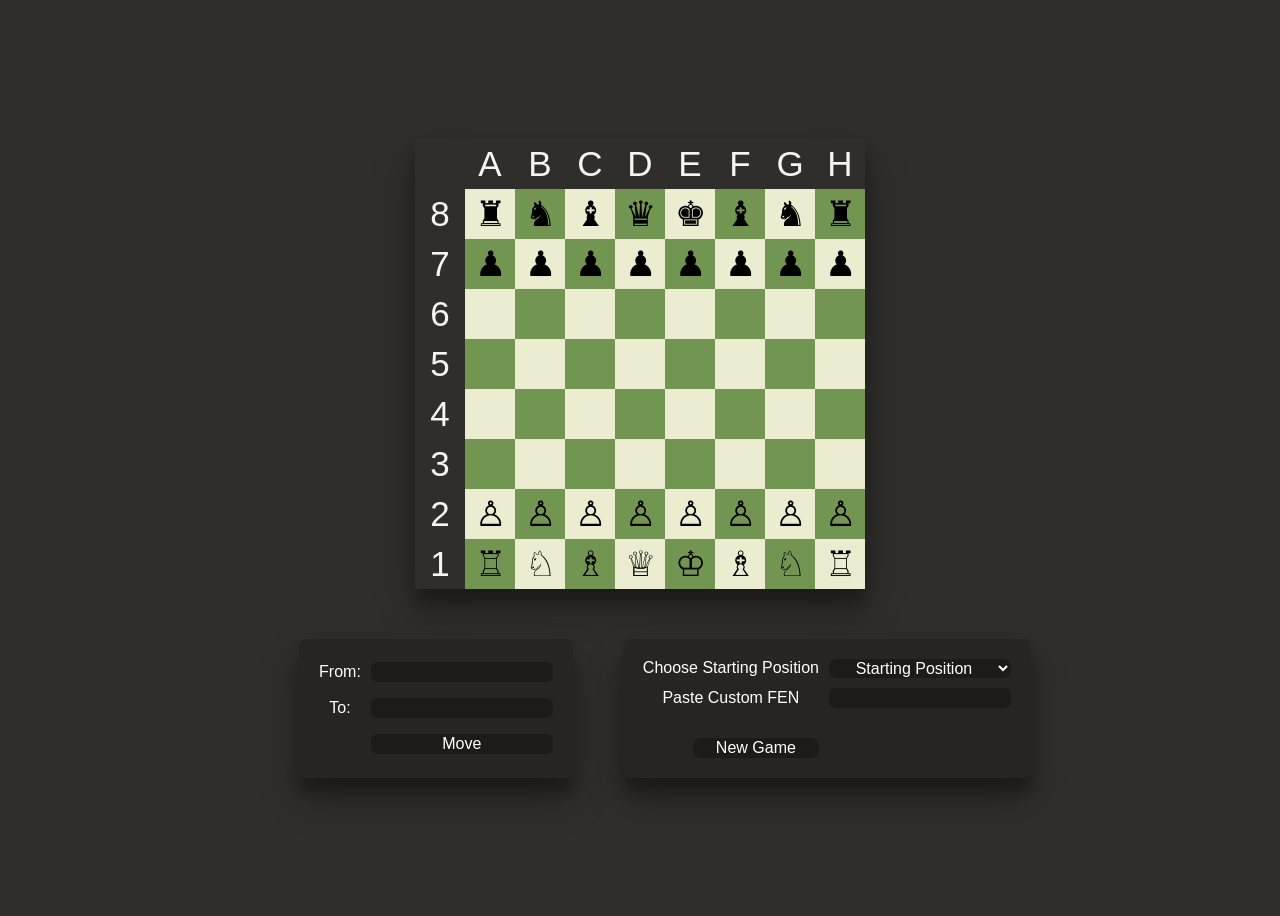
==== chess.html @ aae599c7 "Nbcc project template" ====
<!doctype html>
<html>
  <head>
    <meta charset="UTF-8" />
    <title>Chess Exercise</title>
    <link rel="stylesheet" href="chess.css" />
    <script src="chess.js"></script>
  </head>

  <body>
    <div id="grid">
      <div class="row">
        <div class="cell gridLabel"></div>
        <div class="cell gridLabel">A</div>
        <div class="cell gridLabel">B</div>
        <div class="cell gridLabel">C</div>
        <div class="cell gridLabel">D</div>
        <div class="cell gridLabel">E</div>
        <div class="cell gridLabel">F</div>
        <div class="cell gridLabel">G</div>
        <div class="cell gridLabel">H</div>
      </div>
      <div class="row">
        <div class="cell gridLabel">8</div>
        <div class="cell">?</div>
        <div class="cell">?</div>
        <div class="cell">?</div>
        <div class="cell">?</div>
        <div class="cell">?</div>
        <div class="cell">?</div>
        <div class="cell">?</div>
        <div class="cell">?</div>
      </div>
      <div class="row">
        <div class="cell gridLabel">7</div>
        <div class="cell">?</div>
        <div class="cell">?</div>
        <div class="cell">?</div>
        <div class="cell">?</div>
        <div class="cell">?</div>
        <div class="cell">?</div>
        <div class="cell">?</div>
        <div class="cell">?</div>
      </div>
      <div class="row">
        <div class="cell gridLabel">6</div>
        <div class="cell">?</div>
        <div class="cell">?</div>
        <div class="cell">?</div>
        <div class="cell">?</div>
        <div class="cell">?</div>
        <div class="cell">?</div>
        <div class="cell">?</div>
        <div class="cell">?</div>
      </div>
      <div class="row">
        <div class="cell gridLabel">5</div>
        <div class="cell">?</div>
        <div class="cell">?</div>
        <div class="cell">?</div>
        <div class="cell">?</div>
        <div class="cell">?</div>
        <div class="cell">?</div>
        <div class="cell">?</div>
        <div class="cell">?</div>
      </div>
      <div class="row">
        <div class="cell gridLabel">4</div>
        <div class="cell">?</div>
        <div class="cell">?</div>
        <div class="cell">?</div>
        <div class="cell">?</div>
        <div class="cell">?</div>
        <div class="cell">?</div>
        <div class="cell">?</div>
        <div class="cell">?</div>
      </div>
      <div class="row">
        <div class="cell gridLabel">3</div>
        <div class="cell">?</div>
        <div class="cell">?</div>
        <div class="cell">?</div>
        <div class="cell">?</div>
        <div class="cell">?</div>
        <div class="cell">?</div>
        <div class="cell">?</div>
        <div class="cell">?</div>
      </div>
      <div class="row">
        <div class="cell gridLabel">2</div>
        <div class="cell">?</div>
        <div class="cell">?</div>
        <div class="cell">?</div>
        <div class="cell">?</div>
        <div class="cell">?</div>
        <div class="cell">?</div>
        <div class="cell">?</div>
        <div class="cell">?</div>
      </div>
      <div class="row">
        <div class="cell gridLabel">1</div>
        <div class="cell">?</div>
        <div class="cell">?</div>
        <div class="cell">?</div>
        <div class="cell">?</div>
        <div class="cell">?</div>
        <div class="cell">?</div>
        <div class="cell">?</div>
        <div class="cell">?</div>
      </div>
    </div>

    <div class="container-container">
      <div id="controlPanel">
        <label for="fromInput">From:</label>
        <input id="fromInput" />
        <label for="toInput">To:</label>
        <input id="toInput" />
        <button id="moveButton">Move</button>
      </div>
      <div id="FEN-panel">
        <label for="FEN-choice">Choose Starting Position</label>
        <select id="FEN-choice">
          <option value="StartingPosition">Starting Position</option>
          <option value="KingsGambit">Kings Gambit</option>
          <option value="CaroKann">Caro-Kann</option>
          <option value="Custom">Custom</option>
        </select>
        <label for="custom-FEN">Paste Custom FEN</label>
        <input id="custom-FEN" />
        <button id="newGameButton">New Game</button>
      </div>
    </div>
  </body>
</html>
---- chess.css ----
* {
  box-sizing: border-box;
  font-family: "Gill Sans", "Gill Sans MT", Calibri, "Trebuchet MS", sans-serif;
}

body {
  display: flex;
  justify-content: center;
  flex-direction: column;
  height: 100vh;
  background-color: #302e2b;
  align-items: center;
}
#grid {
  box-shadow:
    rgba(0, 0, 0, 0.3) 0px 19px 38px,
    rgba(0, 0, 0, 0.22) 0px 15px 12px;
}
.container-container {
  display: flex;
}
.row {
  display: grid;
  grid-template-columns: repeat(9, 50px);
  grid-template-rows: 50px;
}

.row > div {
  font-size: 35px;
}

.cell {
  display: grid;
  align-items: center;
  justify-items: center;
  background-color: #ebecd0;
}
.cell:not(:empty) {
  cursor: pointer;
}
.row:nth-child(odd):not(:first-child) {
  .cell:nth-child(even) {
    background-color: #739552;
  }
}
.row:nth-child(even) {
  .cell:nth-child(odd):not(:first-child) {
    background-color: #739552;
  }
}

.gridLabel {
  font-family: sans-serif;
  color: whitesmoke;
  background-color: #302e2b;
}

#controlPanel,
#FEN-panel {
  padding: 20px;
  margin: 50px 0 0 50px;
  background-color: #262522;
  border-radius: 7px;
  color: white;

  box-shadow:
    rgba(0, 0, 0, 0.3) 0px 19px 38px,
    rgba(0, 0, 0, 0.22) 0px 15px 12px;
  display: grid;
  grid-template-columns: max-content auto;
  gap: 10px;
  align-items: center;
}

input {
  font-size: 1rem;
  background-color: #1c1b19;
  text-align: center;
  color: white;
  border: 0px;
  border-radius: 7px;
}

label {
  font-size: 1rem;
  text-align: center;
}

button {
  font-size: 1rem;
  background-color: #1c1b19;
  color: white;
  cursor: pointer;
  border: 0px;
  border-radius: 7px;
  transition: 0.2s;
}
button:hover {
  background-color: #403d39;
}

#moveButton {
  grid-column: 2;
}

#newGameButton {
  margin: 20px 0 0 50px;
}
select {
  font-size: 1rem;
  background-color: #1c1b19;
  color: white;
  cursor: pointer;
  text-align: center;
  border: 0px;
  border-radius: 7px;
}
.selected-piece {
  background-color: #b9ca42;
}
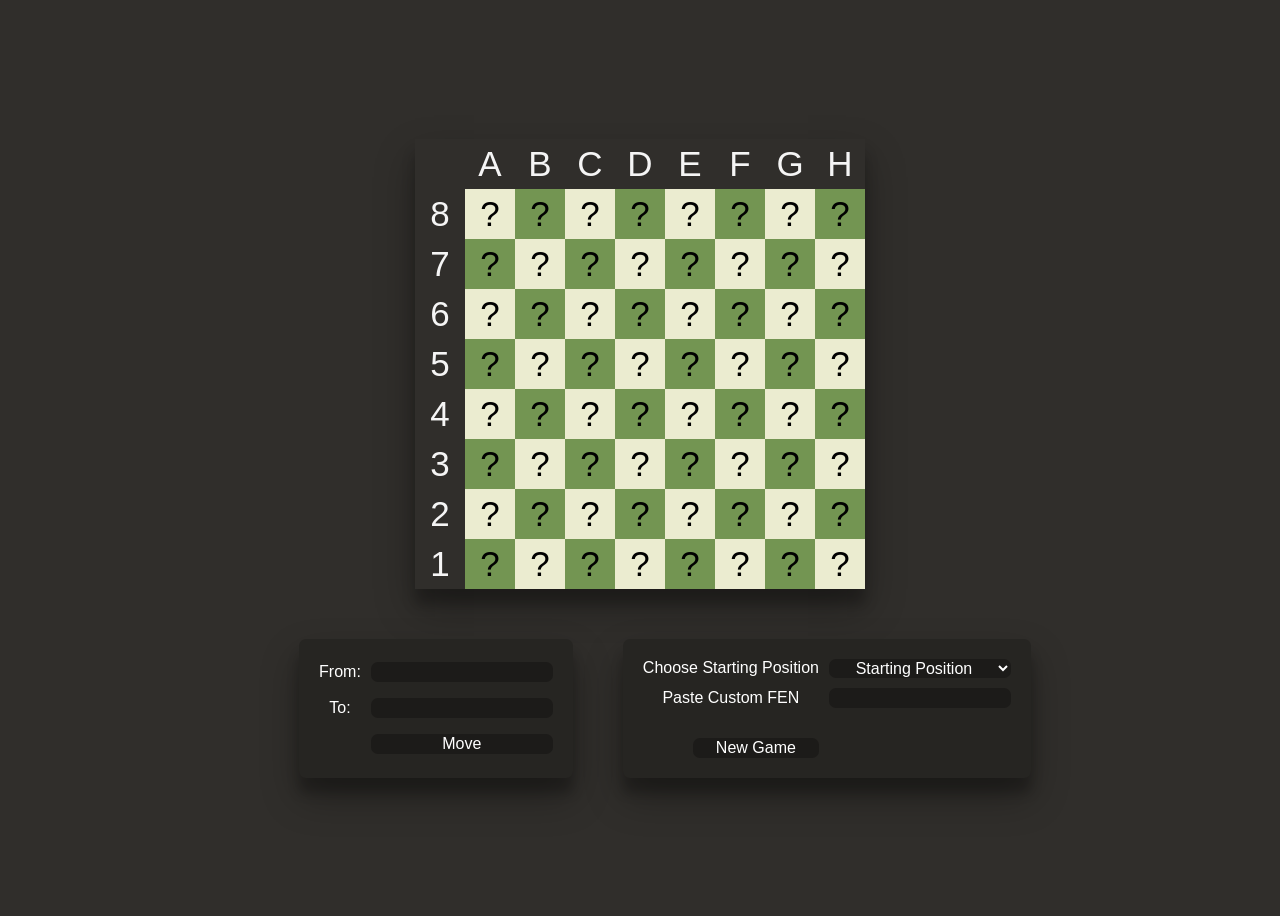
==== commit c9f52791: "now can read a pgn by moving forward" ====
--- a/chess.html
+++ b/chess.html
@@ -1,135 +1,136 @@
 <!doctype html>
 <html>
-  <head>
-    <meta charset="UTF-8" />
-    <title>Chess Exercise</title>
-    <link rel="stylesheet" href="chess.css" />
-    <script src="chess.js"></script>
-  </head>
+    <head>
+        <meta charset="UTF-8" />
+        <title>Chess Exercise</title>
+        <link rel="stylesheet" href="chess.css" />
+        <script src="chess.js"></script>
+        <script src="gamePlayer.js"></script>
+    </head>
 
-  <body>
-    <div id="grid">
-      <div class="row">
-        <div class="cell gridLabel"></div>
-        <div class="cell gridLabel">A</div>
-        <div class="cell gridLabel">B</div>
-        <div class="cell gridLabel">C</div>
-        <div class="cell gridLabel">D</div>
-        <div class="cell gridLabel">E</div>
-        <div class="cell gridLabel">F</div>
-        <div class="cell gridLabel">G</div>
-        <div class="cell gridLabel">H</div>
-      </div>
-      <div class="row">
-        <div class="cell gridLabel">8</div>
-        <div class="cell">?</div>
-        <div class="cell">?</div>
-        <div class="cell">?</div>
-        <div class="cell">?</div>
-        <div class="cell">?</div>
-        <div class="cell">?</div>
-        <div class="cell">?</div>
-        <div class="cell">?</div>
-      </div>
-      <div class="row">
-        <div class="cell gridLabel">7</div>
-        <div class="cell">?</div>
-        <div class="cell">?</div>
-        <div class="cell">?</div>
-        <div class="cell">?</div>
-        <div class="cell">?</div>
-        <div class="cell">?</div>
-        <div class="cell">?</div>
-        <div class="cell">?</div>
-      </div>
-      <div class="row">
-        <div class="cell gridLabel">6</div>
-        <div class="cell">?</div>
-        <div class="cell">?</div>
-        <div class="cell">?</div>
-        <div class="cell">?</div>
-        <div class="cell">?</div>
-        <div class="cell">?</div>
-        <div class="cell">?</div>
-        <div class="cell">?</div>
-      </div>
-      <div class="row">
-        <div class="cell gridLabel">5</div>
-        <div class="cell">?</div>
-        <div class="cell">?</div>
-        <div class="cell">?</div>
-        <div class="cell">?</div>
-        <div class="cell">?</div>
-        <div class="cell">?</div>
-        <div class="cell">?</div>
-        <div class="cell">?</div>
-      </div>
-      <div class="row">
-        <div class="cell gridLabel">4</div>
-        <div class="cell">?</div>
-        <div class="cell">?</div>
-        <div class="cell">?</div>
-        <div class="cell">?</div>
-        <div class="cell">?</div>
-        <div class="cell">?</div>
-        <div class="cell">?</div>
-        <div class="cell">?</div>
-      </div>
-      <div class="row">
-        <div class="cell gridLabel">3</div>
-        <div class="cell">?</div>
-        <div class="cell">?</div>
-        <div class="cell">?</div>
-        <div class="cell">?</div>
-        <div class="cell">?</div>
-        <div class="cell">?</div>
-        <div class="cell">?</div>
-        <div class="cell">?</div>
-      </div>
-      <div class="row">
-        <div class="cell gridLabel">2</div>
-        <div class="cell">?</div>
-        <div class="cell">?</div>
-        <div class="cell">?</div>
-        <div class="cell">?</div>
-        <div class="cell">?</div>
-        <div class="cell">?</div>
-        <div class="cell">?</div>
-        <div class="cell">?</div>
-      </div>
-      <div class="row">
-        <div class="cell gridLabel">1</div>
-        <div class="cell">?</div>
-        <div class="cell">?</div>
-        <div class="cell">?</div>
-        <div class="cell">?</div>
-        <div class="cell">?</div>
-        <div class="cell">?</div>
-        <div class="cell">?</div>
-        <div class="cell">?</div>
-      </div>
-    </div>
+    <body>
+        <div id="grid">
+            <div class="row">
+                <div class="cell gridLabel"></div>
+                <div class="cell gridLabel">A</div>
+                <div class="cell gridLabel">B</div>
+                <div class="cell gridLabel">C</div>
+                <div class="cell gridLabel">D</div>
+                <div class="cell gridLabel">E</div>
+                <div class="cell gridLabel">F</div>
+                <div class="cell gridLabel">G</div>
+                <div class="cell gridLabel">H</div>
+            </div>
+            <div class="row">
+                <div class="cell gridLabel">8</div>
+                <div class="cell">?</div>
+                <div class="cell">?</div>
+                <div class="cell">?</div>
+                <div class="cell">?</div>
+                <div class="cell">?</div>
+                <div class="cell">?</div>
+                <div class="cell">?</div>
+                <div class="cell">?</div>
+            </div>
+            <div class="row">
+                <div class="cell gridLabel">7</div>
+                <div class="cell">?</div>
+                <div class="cell">?</div>
+                <div class="cell">?</div>
+                <div class="cell">?</div>
+                <div class="cell">?</div>
+                <div class="cell">?</div>
+                <div class="cell">?</div>
+                <div class="cell">?</div>
+            </div>
+            <div class="row">
+                <div class="cell gridLabel">6</div>
+                <div class="cell">?</div>
+                <div class="cell">?</div>
+                <div class="cell">?</div>
+                <div class="cell">?</div>
+                <div class="cell">?</div>
+                <div class="cell">?</div>
+                <div class="cell">?</div>
+                <div class="cell">?</div>
+            </div>
+            <div class="row">
+                <div class="cell gridLabel">5</div>
+                <div class="cell">?</div>
+                <div class="cell">?</div>
+                <div class="cell">?</div>
+                <div class="cell">?</div>
+                <div class="cell">?</div>
+                <div class="cell">?</div>
+                <div class="cell">?</div>
+                <div class="cell">?</div>
+            </div>
+            <div class="row">
+                <div class="cell gridLabel">4</div>
+                <div class="cell">?</div>
+                <div class="cell">?</div>
+                <div class="cell">?</div>
+                <div class="cell">?</div>
+                <div class="cell">?</div>
+                <div class="cell">?</div>
+                <div class="cell">?</div>
+                <div class="cell">?</div>
+            </div>
+            <div class="row">
+                <div class="cell gridLabel">3</div>
+                <div class="cell">?</div>
+                <div class="cell">?</div>
+                <div class="cell">?</div>
+                <div class="cell">?</div>
+                <div class="cell">?</div>
+                <div class="cell">?</div>
+                <div class="cell">?</div>
+                <div class="cell">?</div>
+            </div>
+            <div class="row">
+                <div class="cell gridLabel">2</div>
+                <div class="cell">?</div>
+                <div class="cell">?</div>
+                <div class="cell">?</div>
+                <div class="cell">?</div>
+                <div class="cell">?</div>
+                <div class="cell">?</div>
+                <div class="cell">?</div>
+                <div class="cell">?</div>
+            </div>
+            <div class="row">
+                <div class="cell gridLabel">1</div>
+                <div class="cell">?</div>
+                <div class="cell">?</div>
+                <div class="cell">?</div>
+                <div class="cell">?</div>
+                <div class="cell">?</div>
+                <div class="cell">?</div>
+                <div class="cell">?</div>
+                <div class="cell">?</div>
+            </div>
+        </div>
 
-    <div class="container-container">
-      <div id="controlPanel">
-        <label for="fromInput">From:</label>
-        <input id="fromInput" />
-        <label for="toInput">To:</label>
-        <input id="toInput" />
-        <button id="moveButton">Move</button>
-      </div>
-      <div id="FEN-panel">
-        <label for="FEN-choice">Choose Starting Position</label>
-        <select id="FEN-choice">
-          <option value="StartingPosition">Starting Position</option>
-          <option value="KingsGambit">Kings Gambit</option>
-          <option value="CaroKann">Caro-Kann</option>
-          <option value="Custom">Custom</option>
-        </select>
-        <label for="custom-FEN">Paste Custom FEN</label>
-        <input id="custom-FEN" />
-        <button id="newGameButton">New Game</button>
-      </div>
-    </div>
-  </body>
+        <div class="container-container">
+            <div id="controlPanel">
+                <label for="fromInput">From:</label>
+                <input id="fromInput" />
+                <label for="toInput">To:</label>
+                <input id="toInput" />
+                <button id="moveButton">Move</button>
+            </div>
+            <div id="FEN-panel">
+                <label for="FEN-choice">Choose Starting Position</label>
+                <select id="FEN-choice">
+                    <option value="StartingPosition">Starting Position</option>
+                    <option value="KingsGambit">Kings Gambit</option>
+                    <option value="CaroKann">Caro-Kann</option>
+                    <option value="Custom">Custom</option>
+                </select>
+                <label for="custom-FEN">Paste Custom FEN</label>
+                <input id="custom-FEN" />
+                <button id="newGameButton">New Game</button>
+            </div>
+        </div>
+    </body>
 </html>
